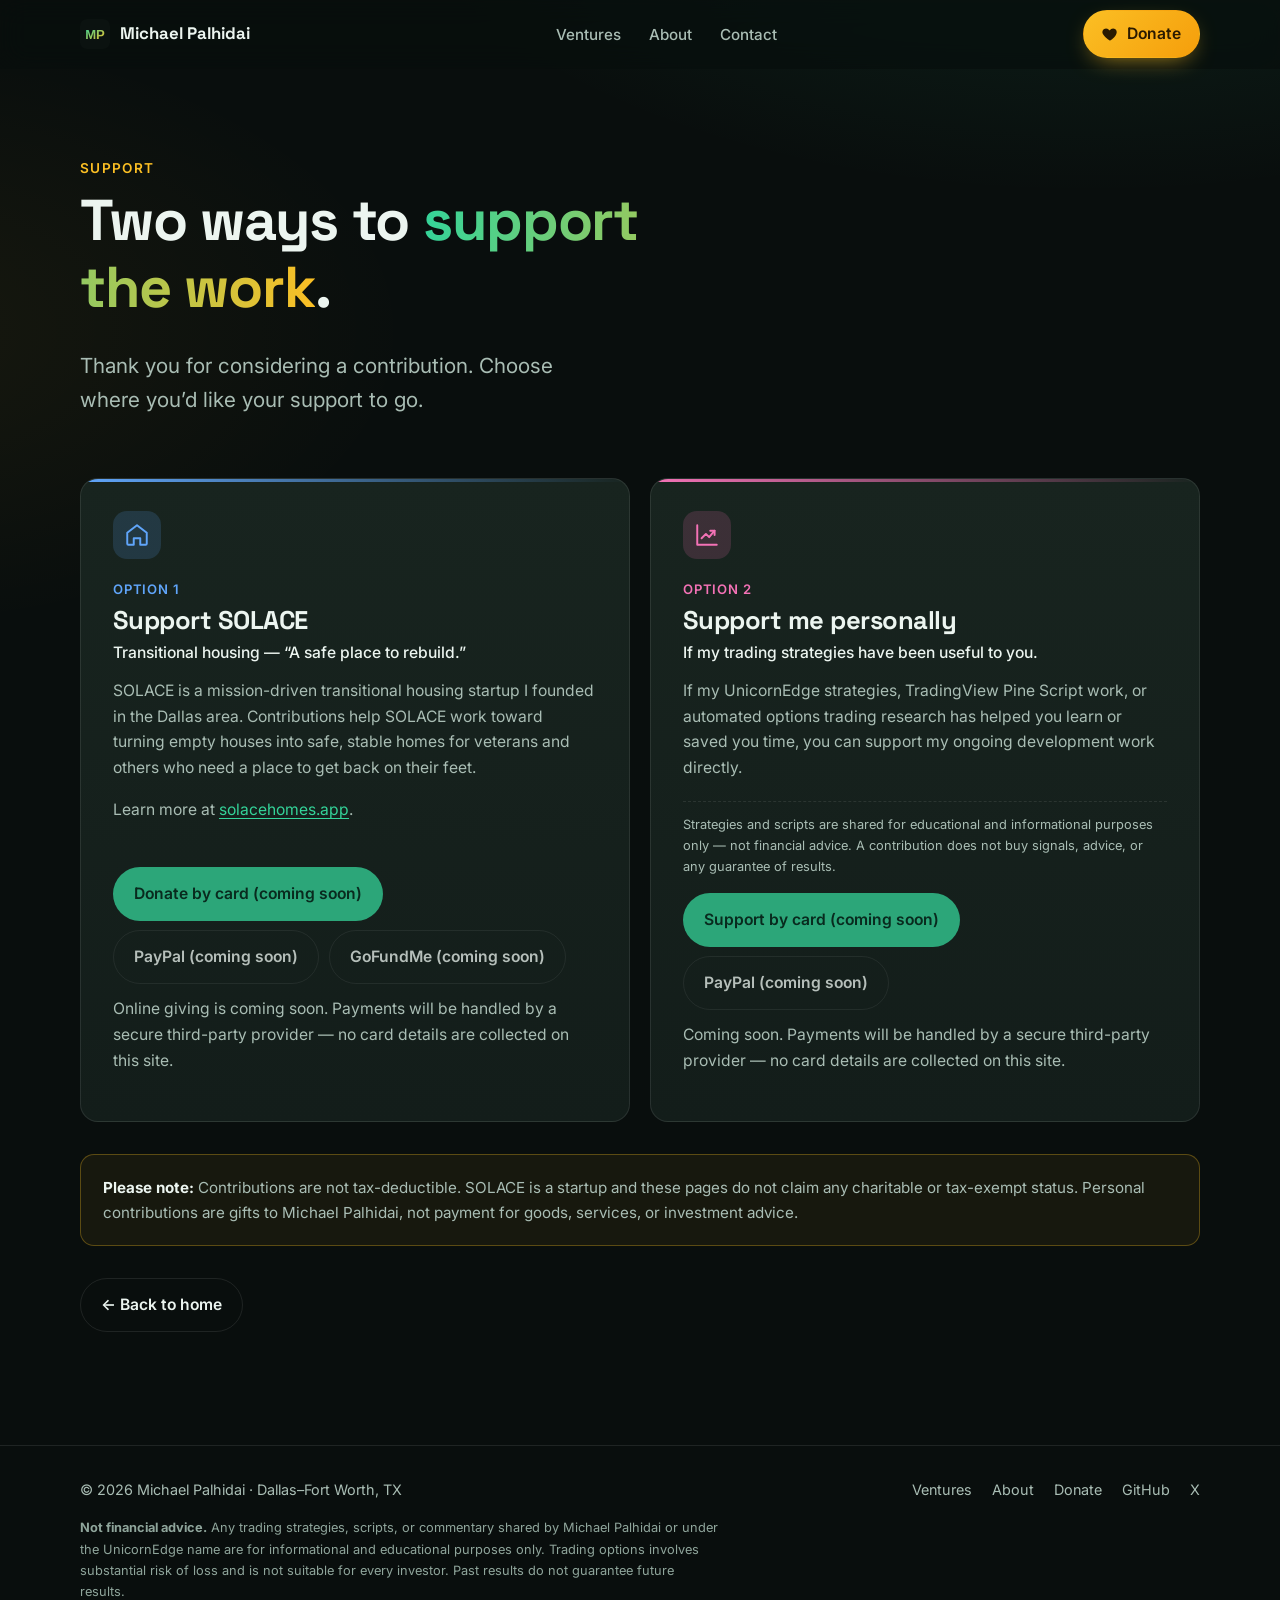
==== donate.html @ 7b3ba058 "Redesign site as a modern single landing page (2026) - New static HTML/CSS/JS landing page (no Boots" ====
<!DOCTYPE html>
<html lang="en">
  <head>
    <meta charset="utf-8">
    <meta name="viewport" content="width=device-width, initial-scale=1">
    <meta name="theme-color" content="#090e0d">
    <meta name="author" content="Michael Palhidai">
    <link rel="icon" href="/assets/img/favicon.svg" type="image/svg+xml">
    <link rel="icon" href="/favicon.ico" sizes="any">
    <link rel="apple-touch-icon" href="/assets/img/apple-touch-icon.png">
    <link rel="preconnect" href="https://fonts.googleapis.com">
    <link rel="preconnect" href="https://fonts.gstatic.com" crossorigin>
    <link rel="stylesheet" href="https://fonts.googleapis.com/css2?family=Inter:wght@400;500;600;700&family=Space+Grotesk:wght@500;700&display=swap">
    <link rel="stylesheet" href="/assets/css/main.css">
    <meta property="og:site_name" content="Michael Palhidai">
    <meta property="og:type" content="website">
    <meta property="og:image" content="https://www.michaelpalhidai.com/assets/img/og-image.png">
    <meta property="og:image:width" content="1200">
    <meta property="og:image:height" content="630">
    <meta name="twitter:card" content="summary_large_image">
    <meta name="twitter:creator" content="@Prometheus12358">
    <meta name="twitter:image" content="https://www.michaelpalhidai.com/assets/img/og-image.png">
    <title>Donate | Michael Palhidai</title>
    <meta name="description" content="Support SOLACE transitional housing or support Michael Palhidai’s automated options trading work directly.">
    <link rel="canonical" href="https://www.michaelpalhidai.com/donate.html">
    <meta property="og:title" content="Donate | Michael Palhidai">
    <meta property="og:description" content="Support SOLACE transitional housing or support Michael Palhidai’s automated options trading work directly.">
    <meta property="og:url" content="https://www.michaelpalhidai.com/donate.html">
    <meta name="twitter:title" content="Donate | Michael Palhidai">
    <meta name="twitter:description" content="Support SOLACE transitional housing or support Michael Palhidai’s automated options trading work directly.">
  </head>
  <body>
  <a class="skip-link" href="#main">Skip to content</a>
  <header class="site-header">
    <div class="container nav">
      <a class="brand" href="/" aria-label="Michael Palhidai — home">
        <img src="/assets/img/favicon.svg" alt="" width="30" height="30">
        <span>Michael Palhidai</span>
      </a>
      <nav aria-label="Primary">
        <ul class="nav-links">
          <li><a href="/#ventures">Ventures</a></li>
          <li><a href="/#about">About</a></li>
          <li><a href="/#contact">Contact</a></li>
        </ul>
      </nav>
      <div class="nav-right">
        <a class="btn btn-donate" href="/donate.html" aria-current="page">
          <svg viewBox="0 0 24 24" fill="currentColor" aria-hidden="true"><path d="M12 21s-7.5-4.6-9.6-9.2C.9 8.4 3 4.5 6.7 4.5c2.1 0 3.6 1.2 4.3 2.4.2.3.6.3.8 0 .8-1.2 2.3-2.4 4.4-2.4 3.7 0 5.8 3.9 4.3 7.3C19.5 16.4 12 21 12 21z"/></svg>
          Donate
        </a>
      </div>
    </div>
  </header>

  <main id="main">
    <section class="page-hero" aria-labelledby="donate-title">
      <div class="container">
        <div class="section-head reveal" style="margin-bottom:1rem">
          <span class="kicker">Support</span>
          <h1 id="donate-title">Two ways to <span class="gradient-text">support the work</span>.</h1>
          <p class="lead">Thank you for considering a contribution. Choose where you&rsquo;d like your support to go.</p>
        </div>
      </div>
    </section>

    <section class="section" style="padding-top:1.5rem" aria-label="Donation options">
      <div class="container">
        <div class="donate-grid">
          <article class="card card--solace donate-card reveal" id="solace">
            <div class="card-icon" aria-hidden="true">
              <svg viewBox="0 0 24 24" fill="none" stroke="currentColor" stroke-width="1.8" stroke-linecap="round" stroke-linejoin="round"><path d="m3 10 9-7 9 7v10a1 1 0 0 1-1 1h-5v-6H9v6H4a1 1 0 0 1-1-1V10Z"/></svg>
            </div>
            <p class="role">Option 1</p>
            <h2>Support SOLACE</h2>
            <p class="tagline">Transitional housing &mdash; &ldquo;A safe place to rebuild.&rdquo;</p>
            <p>SOLACE is a mission-driven transitional housing startup I founded in the Dallas area. Contributions help SOLACE work toward turning empty houses into safe, stable homes for veterans and others who need a place to get back on their feet.</p>
            <p>Learn more at <a href="https://solacehomes.app" rel="noopener">solacehomes.app</a>.</p>
            <div class="donate-actions">
              <!-- Links are configured in /assets/js/main.js → DONATION_LINKS.solace -->
              <a class="btn btn-primary" data-donate="solace.stripe" aria-disabled="true"><span data-label>Donate by card</span></a>
              <a class="btn btn-ghost" data-donate="solace.paypal" aria-disabled="true"><span data-label>PayPal</span></a>
              <a class="btn btn-ghost" data-donate="solace.gofundme" aria-disabled="true"><span data-label>GoFundMe</span></a>
            </div>
            <p class="coming-soon">Online giving is coming soon. Payments will be handled by a secure third-party provider &mdash; no card details are collected on this site.</p>
          </article>

          <article class="card card--trading donate-card reveal" id="personal">
            <div class="card-icon" aria-hidden="true">
              <svg viewBox="0 0 24 24" fill="none" stroke="currentColor" stroke-width="1.8" stroke-linecap="round" stroke-linejoin="round"><path d="M3 3v18h18"/><path d="m7 15 4-4 3 3 5-6"/><path d="M15 8h4v4"/></svg>
            </div>
            <p class="role">Option 2</p>
            <h2>Support me personally</h2>
            <p class="tagline">If my trading strategies have been useful to you.</p>
            <p>If my UnicornEdge strategies, TradingView Pine Script work, or automated options trading research has helped you learn or saved you time, you can support my ongoing development work directly.</p>
            <p class="note">Strategies and scripts are shared for educational and informational purposes only &mdash; not financial advice. A contribution does not buy signals, advice, or any guarantee of results.</p>
            <div class="donate-actions">
              <!-- Links are configured in /assets/js/main.js → DONATION_LINKS.personal -->
              <a class="btn btn-primary" data-donate="personal.stripe" aria-disabled="true"><span data-label>Support by card</span></a>
              <a class="btn btn-ghost" data-donate="personal.paypal" aria-disabled="true"><span data-label>PayPal</span></a>
            </div>
            <p class="coming-soon">Coming soon. Payments will be handled by a secure third-party provider &mdash; no card details are collected on this site.</p>
          </article>
        </div>

        <div class="callout reveal">
          <strong>Please note:</strong> Contributions are not tax-deductible. SOLACE is a startup and these pages do not claim any charitable or tax-exempt status. Personal contributions are gifts to Michael Palhidai, not payment for goods, services, or investment advice.
        </div>
        <p style="margin-top:2rem"><a class="btn btn-ghost" href="/">&larr; Back to home</a></p>
      </div>
    </section>
  </main>

  <footer class="site-footer">
    <div class="container">
      <div class="footer-row">
        <p style="margin:0">&copy; <span data-year>2026</span> Michael Palhidai &middot; Dallas&ndash;Fort Worth, TX</p>
        <nav aria-label="Footer">
          <a href="/#ventures">Ventures</a>
          <a href="/#about">About</a>
          <a href="/donate.html">Donate</a>
          <a href="https://github.com/MPalhidai" rel="noopener">GitHub</a>
          <a href="https://x.com/Prometheus12358" rel="noopener">X</a>
        </nav>
      </div>
      <p class="disclaimer"><strong>Not financial advice.</strong> Any trading strategies, scripts, or commentary shared by Michael Palhidai or under the UnicornEdge name are for informational and educational purposes only. Trading options involves substantial risk of loss and is not suitable for every investor. Past results do not guarantee future results.</p>
    </div>
  </footer>
  <script src="/assets/js/main.js" defer></script>
  </body>
</html>
---- assets/css/main.css ----
/* michaelpalhidai.com — 2026 redesign. Plain CSS, no build step. */
:root {
  --bg: #090e0d;
  --bg-2: #0f1715;
  --surface: #131d1a;
  --surface-2: #18241f;
  --border: rgba(255, 255, 255, 0.09);
  --text: #ecf5f0;
  --muted: #a9bdb4;
  --accent: #34d399;     /* emerald */
  --accent-2: #fbbf24;   /* amber */
  --accent-ink: #052e1f;
  --radius: 18px;
  --max: 1120px;
  --font-sans: "Inter", system-ui, -apple-system, "Segoe UI", Roboto, Helvetica, Arial, sans-serif;
  --font-display: "Space Grotesk", var(--font-sans);
  --shadow: 0 20px 50px -20px rgba(0, 0, 0, 0.6);
}

*, *::before, *::after { box-sizing: border-box; }
html { scroll-behavior: smooth; -webkit-text-size-adjust: 100%; }
@media (prefers-reduced-motion: reduce) {
  html { scroll-behavior: auto; }
  *, *::before, *::after { animation: none !important; transition: none !important; }
}
body {
  margin: 0;
  font-family: var(--font-sans);
  font-size: 1.0625rem;
  line-height: 1.65;
  color: var(--text);
  background:
    radial-gradient(1200px 600px at 85% -10%, rgba(52, 211, 153, 0.12), transparent 60%),
    radial-gradient(900px 500px at -10% 20%, rgba(251, 191, 36, 0.06), transparent 60%),
    var(--bg);
  min-height: 100vh;
}
img { max-width: 100%; display: block; }
a { color: var(--accent); text-underline-offset: 3px; }
a:hover { color: #6ee7b7; }
:focus-visible { outline: 3px solid var(--accent-2); outline-offset: 3px; border-radius: 6px; }
h1, h2, h3 { font-family: var(--font-display); line-height: 1.15; letter-spacing: -0.02em; margin: 0 0 0.5em; }
p { margin: 0 0 1em; }

.container { width: min(100% - 2.5rem, var(--max)); margin-inline: auto; }
.skip-link {
  position: absolute; left: 1rem; top: -100px; z-index: 100;
  background: var(--accent); color: var(--accent-ink); padding: 0.6rem 1rem; border-radius: 10px; font-weight: 700;
}
.skip-link:focus { top: 1rem; }
.visually-hidden { position: absolute !important; width: 1px; height: 1px; overflow: hidden; clip: rect(0 0 0 0); white-space: nowrap; }

/* Header */
.site-header {
  position: sticky; top: 0; z-index: 50;
  backdrop-filter: saturate(160%) blur(14px);
  -webkit-backdrop-filter: saturate(160%) blur(14px);
  background: rgba(9, 14, 13, 0.72);
  border-bottom: 1px solid transparent;
  transition: border-color .3s, background .3s;
}
.site-header.is-scrolled { border-bottom-color: var(--border); background: rgba(9, 14, 13, 0.9); }
.nav { display: flex; align-items: center; justify-content: space-between; gap: 1rem; height: 68px; }
.brand { display: inline-flex; align-items: center; gap: 0.6rem; color: var(--text); text-decoration: none; font-family: var(--font-display); font-weight: 700; font-size: 1.05rem; }
.brand img { width: 30px; height: 30px; }
.brand:hover { color: var(--text); }
.nav-links { display: none; list-style: none; margin: 0; padding: 0; gap: 1.75rem; }
.nav-links a { color: var(--muted); text-decoration: none; font-weight: 500; font-size: 0.95rem; }
.nav-links a:hover, .nav-links a[aria-current="page"] { color: var(--text); }
.nav-right { display: flex; align-items: center; gap: 0.75rem; }
@media (min-width: 820px) { .nav-links { display: flex; } }

/* Buttons */
.btn {
  display: inline-flex; align-items: center; justify-content: center; gap: 0.5rem;
  padding: 0.8rem 1.25rem; border-radius: 999px; font-weight: 600; font-size: 0.98rem;
  text-decoration: none; border: 1px solid transparent; cursor: pointer; font-family: inherit;
  transition: transform .2s ease, box-shadow .2s ease, background .2s ease, color .2s ease, border-color .2s;
}
.btn:hover { transform: translateY(-1px); }
.btn-primary { background: var(--accent); color: var(--accent-ink); box-shadow: 0 8px 24px -10px rgba(52, 211, 153, 0.7); }
.btn-primary:hover { background: #6ee7b7; color: var(--accent-ink); }
.btn-ghost { background: transparent; color: var(--text); border-color: var(--border); }
.btn-ghost:hover { border-color: rgba(255,255,255,0.25); color: var(--text); background: rgba(255,255,255,0.04); }
.btn-donate {
  background: linear-gradient(135deg, var(--accent-2), #f59e0b); color: #2a1a00; padding: 0.6rem 1.1rem;
  box-shadow: 0 8px 24px -10px rgba(251, 191, 36, 0.75);
}
.btn-donate:hover { color: #2a1a00; filter: brightness(1.06); }
.btn-donate svg { width: 18px; height: 18px; }
.btn[aria-disabled="true"] { opacity: 0.75; cursor: not-allowed; transform: none; box-shadow: none; }

/* Hero */
.hero { padding: clamp(3.5rem, 9vw, 7.5rem) 0 clamp(3rem, 7vw, 5.5rem); overflow-x: clip; }
.hero-grid { display: grid; gap: 2.5rem; align-items: center; }
@media (min-width: 900px) { .hero-grid { grid-template-columns: 1.4fr 0.8fr; } }
.eyebrow {
  display: inline-flex; align-items: center; gap: 0.5rem; color: var(--accent); font-weight: 600;
  font-size: 0.85rem; letter-spacing: 0.08em; text-transform: uppercase; margin-bottom: 1rem;
}
.eyebrow::before { content: ""; width: 8px; height: 8px; border-radius: 50%; background: var(--accent); box-shadow: 0 0 0 4px rgba(52,211,153,0.18); }
.hero h1 { font-size: clamp(2.5rem, 7vw, 4.6rem); margin-bottom: 0.35em; }
.gradient-text { background: linear-gradient(90deg, var(--accent), var(--accent-2)); -webkit-background-clip: text; background-clip: text; color: transparent; }
.lead { font-size: clamp(1.1rem, 2.2vw, 1.3rem); color: var(--muted); max-width: 40ch; }
.hero-ctas { display: flex; flex-wrap: wrap; gap: 0.75rem; margin-top: 2rem; }
.hero-tags { display: flex; flex-wrap: wrap; gap: 0.5rem; margin-top: 2rem; padding: 0; list-style: none; }
.hero-tags li { font-size: 0.85rem; color: var(--muted); border: 1px solid var(--border); border-radius: 999px; padding: 0.3rem 0.8rem; }
.portrait { position: relative; justify-self: center; width: min(320px, 72vw); aspect-ratio: 1; }
.portrait::before {
  content: ""; position: absolute; inset: -14px; border-radius: 32px;
  background: conic-gradient(from 140deg, rgba(52,211,153,0.6), rgba(251,191,36,0.5), rgba(52,211,153,0.1), rgba(52,211,153,0.6));
  filter: blur(22px); opacity: 0.55; animation: spin 14s linear infinite;
}
.portrait img { position: relative; width: 100%; height: 100%; object-fit: cover; border-radius: 28px; border: 1px solid var(--border); box-shadow: var(--shadow); }
@keyframes spin { to { transform: rotate(360deg); } }

/* Sections */
section { scroll-margin-top: 80px; }
.section { padding: clamp(3.5rem, 8vw, 6rem) 0; }
.section-head { max-width: 640px; margin-bottom: 2.5rem; }
.section-head h2 { font-size: clamp(1.9rem, 4.5vw, 2.75rem); }
.section-head p { color: var(--muted); }
.kicker { color: var(--accent-2); font-weight: 600; font-size: 0.85rem; letter-spacing: 0.1em; text-transform: uppercase; margin-bottom: 0.5rem; display: block; }

/* Venture cards */
.cards { display: grid; gap: 1.25rem; }
@media (min-width: 760px) { .cards { grid-template-columns: repeat(3, 1fr); } }
.card {
  position: relative; display: flex; flex-direction: column; padding: 1.75rem;
  background: linear-gradient(180deg, var(--surface-2), var(--surface));
  border: 1px solid var(--border); border-radius: var(--radius); overflow: hidden;
  transition: transform .3s ease, border-color .3s ease, box-shadow .3s ease;
}
.card::after {
  content: ""; position: absolute; inset: 0 0 auto 0; height: 3px;
  background: linear-gradient(90deg, var(--card-accent, var(--accent)), transparent);
}
.card:hover { transform: translateY(-4px); border-color: rgba(255,255,255,0.18); box-shadow: var(--shadow); }
.card-icon {
  width: 48px; height: 48px; border-radius: 14px; display: grid; place-items: center; margin-bottom: 1.25rem;
  background: color-mix(in srgb, var(--card-accent, var(--accent)) 16%, transparent); color: var(--card-accent, var(--accent));
}
.card-icon svg { width: 26px; height: 26px; }
.card .role { font-size: 0.82rem; color: var(--card-accent, var(--accent)); font-weight: 600; letter-spacing: 0.06em; text-transform: uppercase; margin-bottom: 0.35rem; }
.card h3 { font-size: 1.45rem; margin-bottom: 0.15rem; }
.card .tagline { color: var(--text); font-weight: 500; margin-bottom: 0.75rem; }
.card p { color: var(--muted); font-size: 0.98rem; }
.card ul { margin: 0 0 1.25rem; padding-left: 1.1rem; color: var(--muted); font-size: 0.95rem; }
.card ul li { margin-bottom: 0.25rem; }
.card-footer { margin-top: auto; display: flex; flex-wrap: wrap; gap: 0.6rem; align-items: center; }
.card .note { font-size: 0.8rem; color: var(--muted); border-top: 1px dashed var(--border); padding-top: 0.75rem; margin: 0.25rem 0 1rem; }
.card--verdant { --card-accent: #34d399; }
.card--solace { --card-accent: #60a5fa; }
.card--trading { --card-accent: #f472b6; }
.pill { font-size: 0.8rem; padding: 0.25rem 0.7rem; border-radius: 999px; border: 1px solid var(--border); color: var(--muted); }

/* About */
.about-grid { display: grid; gap: 2rem; }
@media (min-width: 900px) { .about-grid { grid-template-columns: 1.2fr 1fr; gap: 3.5rem; } }
.about-text p { color: var(--muted); }
.about-text strong { color: var(--text); font-weight: 600; }
.facts { list-style: none; margin: 0; padding: 0; display: grid; gap: 0.75rem; }
.facts li { display: flex; gap: 0.9rem; align-items: flex-start; padding: 1rem 1.1rem; background: var(--surface); border: 1px solid var(--border); border-radius: 14px; }
.facts svg { flex: none; width: 22px; height: 22px; color: var(--accent); margin-top: 2px; }
.facts b { display: block; font-weight: 600; }
.facts span { color: var(--muted); font-size: 0.95rem; }

/* Contact / CTA band */
.cta-band {
  border: 1px solid var(--border); border-radius: 24px; padding: clamp(2rem, 5vw, 3.5rem);
  background: radial-gradient(600px 300px at 100% 0%, rgba(52,211,153,0.16), transparent 70%), var(--surface);
  display: grid; gap: 1.5rem; align-items: center;
}
@media (min-width: 820px) { .cta-band { grid-template-columns: 1.3fr 1fr; } }
.cta-band h2 { font-size: clamp(1.75rem, 4vw, 2.4rem); }
.cta-band p { color: var(--muted); margin: 0; }
.socials { display: flex; flex-wrap: wrap; gap: 0.6rem; }
.socials a {
  display: inline-flex; align-items: center; gap: 0.5rem; padding: 0.65rem 1rem; border-radius: 12px;
  border: 1px solid var(--border); color: var(--text); text-decoration: none; font-weight: 500; background: rgba(255,255,255,0.02);
  transition: border-color .2s, background .2s, transform .2s;
}
.socials a:hover { border-color: rgba(255,255,255,0.25); background: rgba(255,255,255,0.05); transform: translateY(-1px); }
.socials svg { width: 18px; height: 18px; }

/* Footer */
.site-footer { border-top: 1px solid var(--border); padding: 2rem 0 2.5rem; color: var(--muted); font-size: 0.9rem; }
.footer-row { display: flex; flex-wrap: wrap; gap: 1rem; justify-content: space-between; align-items: center; }
.footer-row nav { display: flex; gap: 1.25rem; flex-wrap: wrap; }
.footer-row a { color: var(--muted); text-decoration: none; }
.footer-row a:hover { color: var(--text); }
.disclaimer { margin-top: 1rem; font-size: 0.8rem; color: #8fa59b; max-width: 80ch; }

/* Donate page */
.page-hero { padding: clamp(3rem, 8vw, 5.5rem) 0 1rem; }
.page-hero h1 { font-size: clamp(2.2rem, 6vw, 3.6rem); }
.donate-grid { display: grid; gap: 1.25rem; }
@media (min-width: 820px) { .donate-grid { grid-template-columns: repeat(2, 1fr); } }
.donate-card { padding: 2rem; }
.donate-card h2 { font-size: 1.6rem; margin-bottom: 0.25rem; }
.donate-actions { display: flex; flex-wrap: wrap; gap: 0.6rem; margin-top: auto; }
.coming-soon { font-size: 0.85rem; color: var(--muted); margin-top: 0.75rem; }
.callout {
  margin-top: 2rem; padding: 1.25rem 1.4rem; border-radius: 14px; border: 1px solid rgba(251,191,36,0.3);
  background: rgba(251,191,36,0.06); color: var(--muted); font-size: 0.95rem;
}
.callout strong { color: var(--text); }

/* Reveal-on-scroll (only when JS is running) */
.js .reveal { opacity: 0; transform: translateY(18px); transition: opacity .7s ease, transform .7s ease; }
.js .reveal.is-visible { opacity: 1; transform: none; }
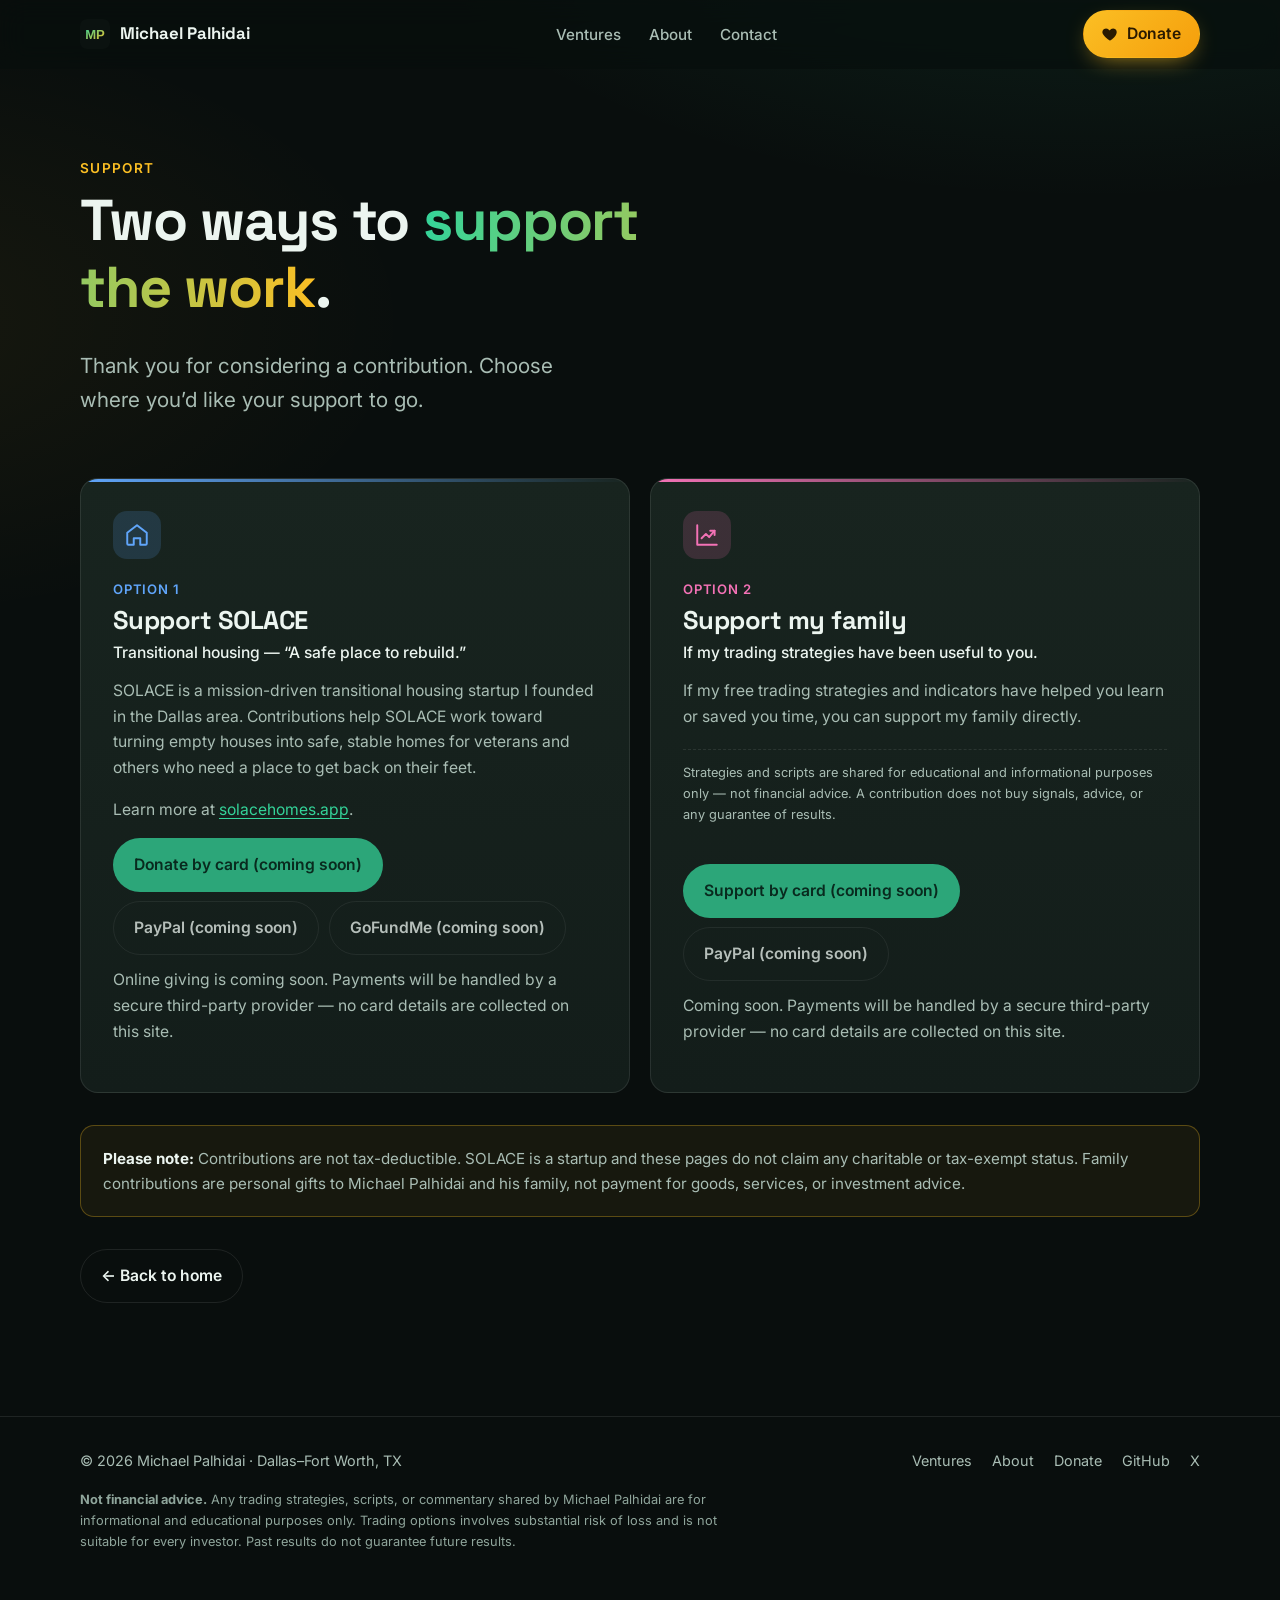
==== commit aaa5e87a: "Donate: 'Support my family'; generic free trading strategies wording" ====
--- a/donate.html
+++ b/donate.html
@@ -18,7 +18,7 @@
     <meta property="og:image:width" content="1200">
     <meta property="og:image:height" content="630">
     <meta name="twitter:card" content="summary_large_image">
-    <meta name="twitter:creator" content="@Prometheus12358">
+    <meta name="twitter:creator" content="@Laid_Off_Dad">
     <meta name="twitter:image" content="https://www.michaelpalhidai.com/assets/img/og-image.png">
     <title>Donate | Michael Palhidai</title>
     <meta name="description" content="Support SOLACE transitional housing or support Michael Palhidai’s automated options trading work directly.">
@@ -90,9 +90,9 @@
               <svg viewBox="0 0 24 24" fill="none" stroke="currentColor" stroke-width="1.8" stroke-linecap="round" stroke-linejoin="round"><path d="M3 3v18h18"/><path d="m7 15 4-4 3 3 5-6"/><path d="M15 8h4v4"/></svg>
             </div>
             <p class="role">Option 2</p>
-            <h2>Support me personally</h2>
+            <h2>Support my family</h2>
             <p class="tagline">If my trading strategies have been useful to you.</p>
-            <p>If my UnicornEdge strategies, TradingView Pine Script work, or automated options trading research has helped you learn or saved you time, you can support my ongoing development work directly.</p>
+            <p>If my free trading strategies and indicators have helped you learn or saved you time, you can support my family directly.</p>
             <p class="note">Strategies and scripts are shared for educational and informational purposes only &mdash; not financial advice. A contribution does not buy signals, advice, or any guarantee of results.</p>
             <div class="donate-actions">
               <!-- Links are configured in /assets/js/main.js → DONATION_LINKS.personal -->
@@ -104,7 +104,7 @@
         </div>
 
         <div class="callout reveal">
-          <strong>Please note:</strong> Contributions are not tax-deductible. SOLACE is a startup and these pages do not claim any charitable or tax-exempt status. Personal contributions are gifts to Michael Palhidai, not payment for goods, services, or investment advice.
+          <strong>Please note:</strong> Contributions are not tax-deductible. SOLACE is a startup and these pages do not claim any charitable or tax-exempt status. Family contributions are personal gifts to Michael Palhidai and his family, not payment for goods, services, or investment advice.
         </div>
         <p style="margin-top:2rem"><a class="btn btn-ghost" href="/">&larr; Back to home</a></p>
       </div>
@@ -120,10 +120,10 @@
           <a href="/#about">About</a>
           <a href="/donate.html">Donate</a>
           <a href="https://github.com/MPalhidai" rel="noopener">GitHub</a>
-          <a href="https://x.com/Prometheus12358" rel="noopener">X</a>
+          <a href="https://x.com/Laid_Off_Dad" rel="noopener">X</a>
         </nav>
       </div>
-      <p class="disclaimer"><strong>Not financial advice.</strong> Any trading strategies, scripts, or commentary shared by Michael Palhidai or under the UnicornEdge name are for informational and educational purposes only. Trading options involves substantial risk of loss and is not suitable for every investor. Past results do not guarantee future results.</p>
+      <p class="disclaimer"><strong>Not financial advice.</strong> Any trading strategies, scripts, or commentary shared by Michael Palhidai are for informational and educational purposes only. Trading options involves substantial risk of loss and is not suitable for every investor. Past results do not guarantee future results.</p>
     </div>
   </footer>
   <script src="/assets/js/main.js" defer></script>
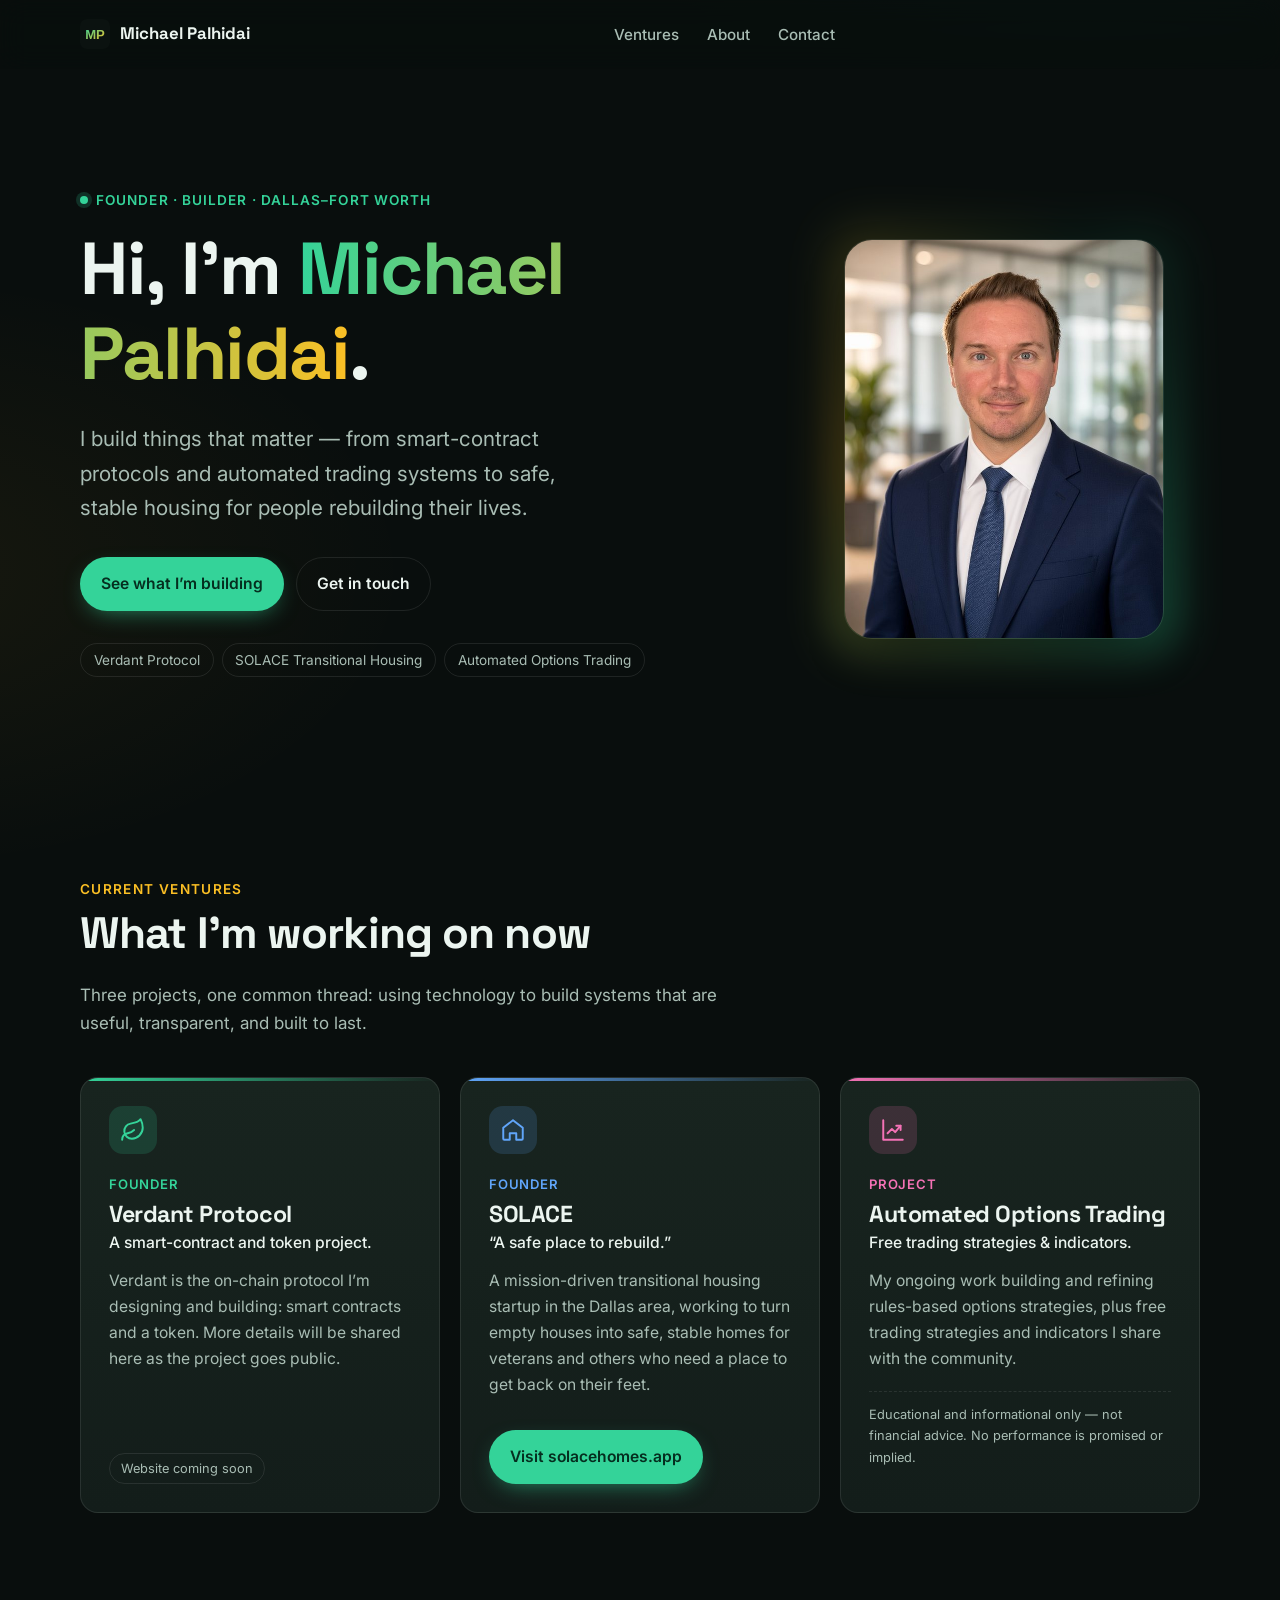
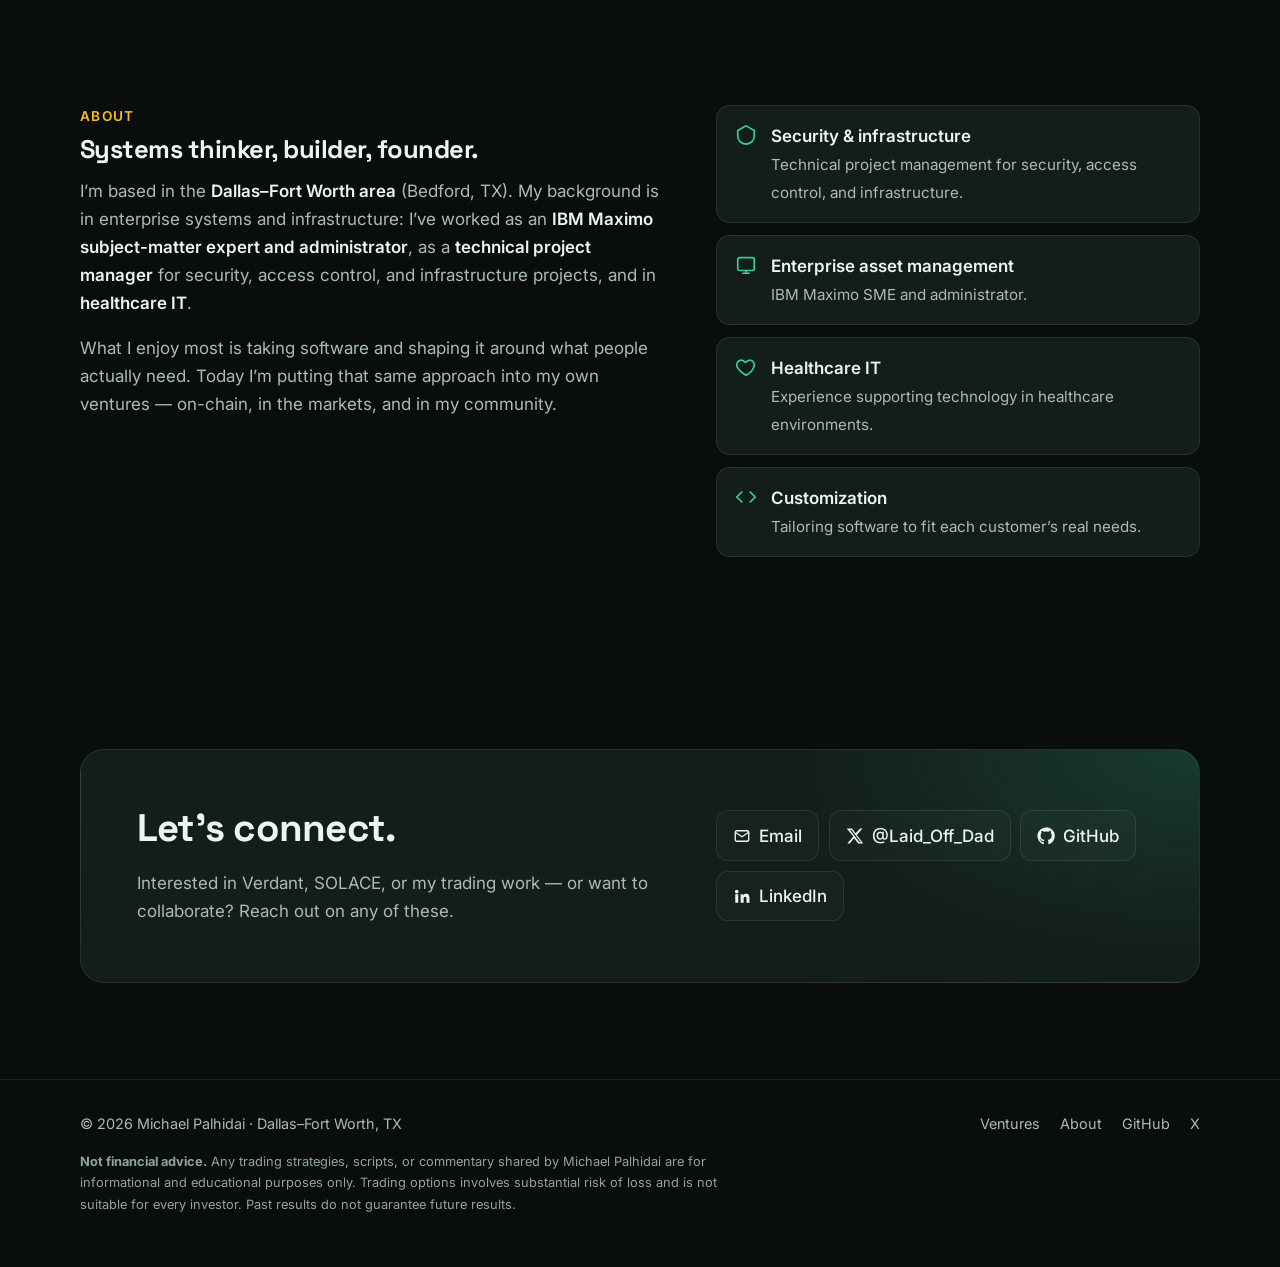
==== commit 3e09bd23: "Add new professional headshot; hide donate button and page for now - Replace GitHub avatar with opti" ====
--- a/donate.html
+++ b/donate.html
@@ -5,6 +5,11 @@
     <meta name="viewport" content="width=device-width, initial-scale=1">
     <meta name="theme-color" content="#090e0d">
     <meta name="author" content="Michael Palhidai">
+    <!-- DONATIONS HIDDEN (2026): this page redirects home and is not indexed.
+         To re-enable, remove the robots meta, the meta refresh and the redirect script below. -->
+    <meta name="robots" content="noindex, nofollow">
+    <meta http-equiv="refresh" content="0; url=/">
+    <script>location.replace("/");</script>
     <link rel="icon" href="/assets/img/favicon.svg" type="image/svg+xml">
     <link rel="icon" href="/favicon.ico" sizes="any">
     <link rel="apple-touch-icon" href="/assets/img/apple-touch-icon.png">
@@ -45,10 +50,12 @@
         </ul>
       </nav>
       <div class="nav-right">
+        <!-- DONATIONS HIDDEN (2026): restore the Donate button below to re-enable
         <a class="btn btn-donate" href="/donate.html" aria-current="page">
           <svg viewBox="0 0 24 24" fill="currentColor" aria-hidden="true"><path d="M12 21s-7.5-4.6-9.6-9.2C.9 8.4 3 4.5 6.7 4.5c2.1 0 3.6 1.2 4.3 2.4.2.3.6.3.8 0 .8-1.2 2.3-2.4 4.4-2.4 3.7 0 5.8 3.9 4.3 7.3C19.5 16.4 12 21 12 21z"/></svg>
           Donate
         </a>
+        -->
       </div>
     </div>
   </header>
@@ -118,7 +125,7 @@
         <nav aria-label="Footer">
           <a href="/#ventures">Ventures</a>
           <a href="/#about">About</a>
-          <a href="/donate.html">Donate</a>
+          <!-- DONATIONS HIDDEN: <a href="/donate.html">Donate</a> -->
           <a href="https://github.com/MPalhidai" rel="noopener">GitHub</a>
           <a href="https://x.com/Laid_Off_Dad" rel="noopener">X</a>
         </nav>
--- a/assets/css/main.css
+++ b/assets/css/main.css
@@ -105,13 +105,13 @@
 .hero-ctas { display: flex; flex-wrap: wrap; gap: 0.75rem; margin-top: 2rem; }
 .hero-tags { display: flex; flex-wrap: wrap; gap: 0.5rem; margin-top: 2rem; padding: 0; list-style: none; }
 .hero-tags li { font-size: 0.85rem; color: var(--muted); border: 1px solid var(--border); border-radius: 999px; padding: 0.3rem 0.8rem; }
-.portrait { position: relative; justify-self: center; width: min(320px, 72vw); aspect-ratio: 1; }
+.portrait { position: relative; justify-self: center; width: min(320px, 72vw); aspect-ratio: 4 / 5; }
 .portrait::before {
   content: ""; position: absolute; inset: -14px; border-radius: 32px;
   background: conic-gradient(from 140deg, rgba(52,211,153,0.6), rgba(251,191,36,0.5), rgba(52,211,153,0.1), rgba(52,211,153,0.6));
   filter: blur(22px); opacity: 0.55; animation: spin 14s linear infinite;
 }
-.portrait img { position: relative; width: 100%; height: 100%; object-fit: cover; border-radius: 28px; border: 1px solid var(--border); box-shadow: var(--shadow); }
+.portrait img { position: relative; width: 100%; height: 100%; object-fit: cover; object-position: 50% 22%; border-radius: 28px; border: 1px solid var(--border); box-shadow: var(--shadow); }
 @keyframes spin { to { transform: rotate(360deg); } }
 
 /* Sections */
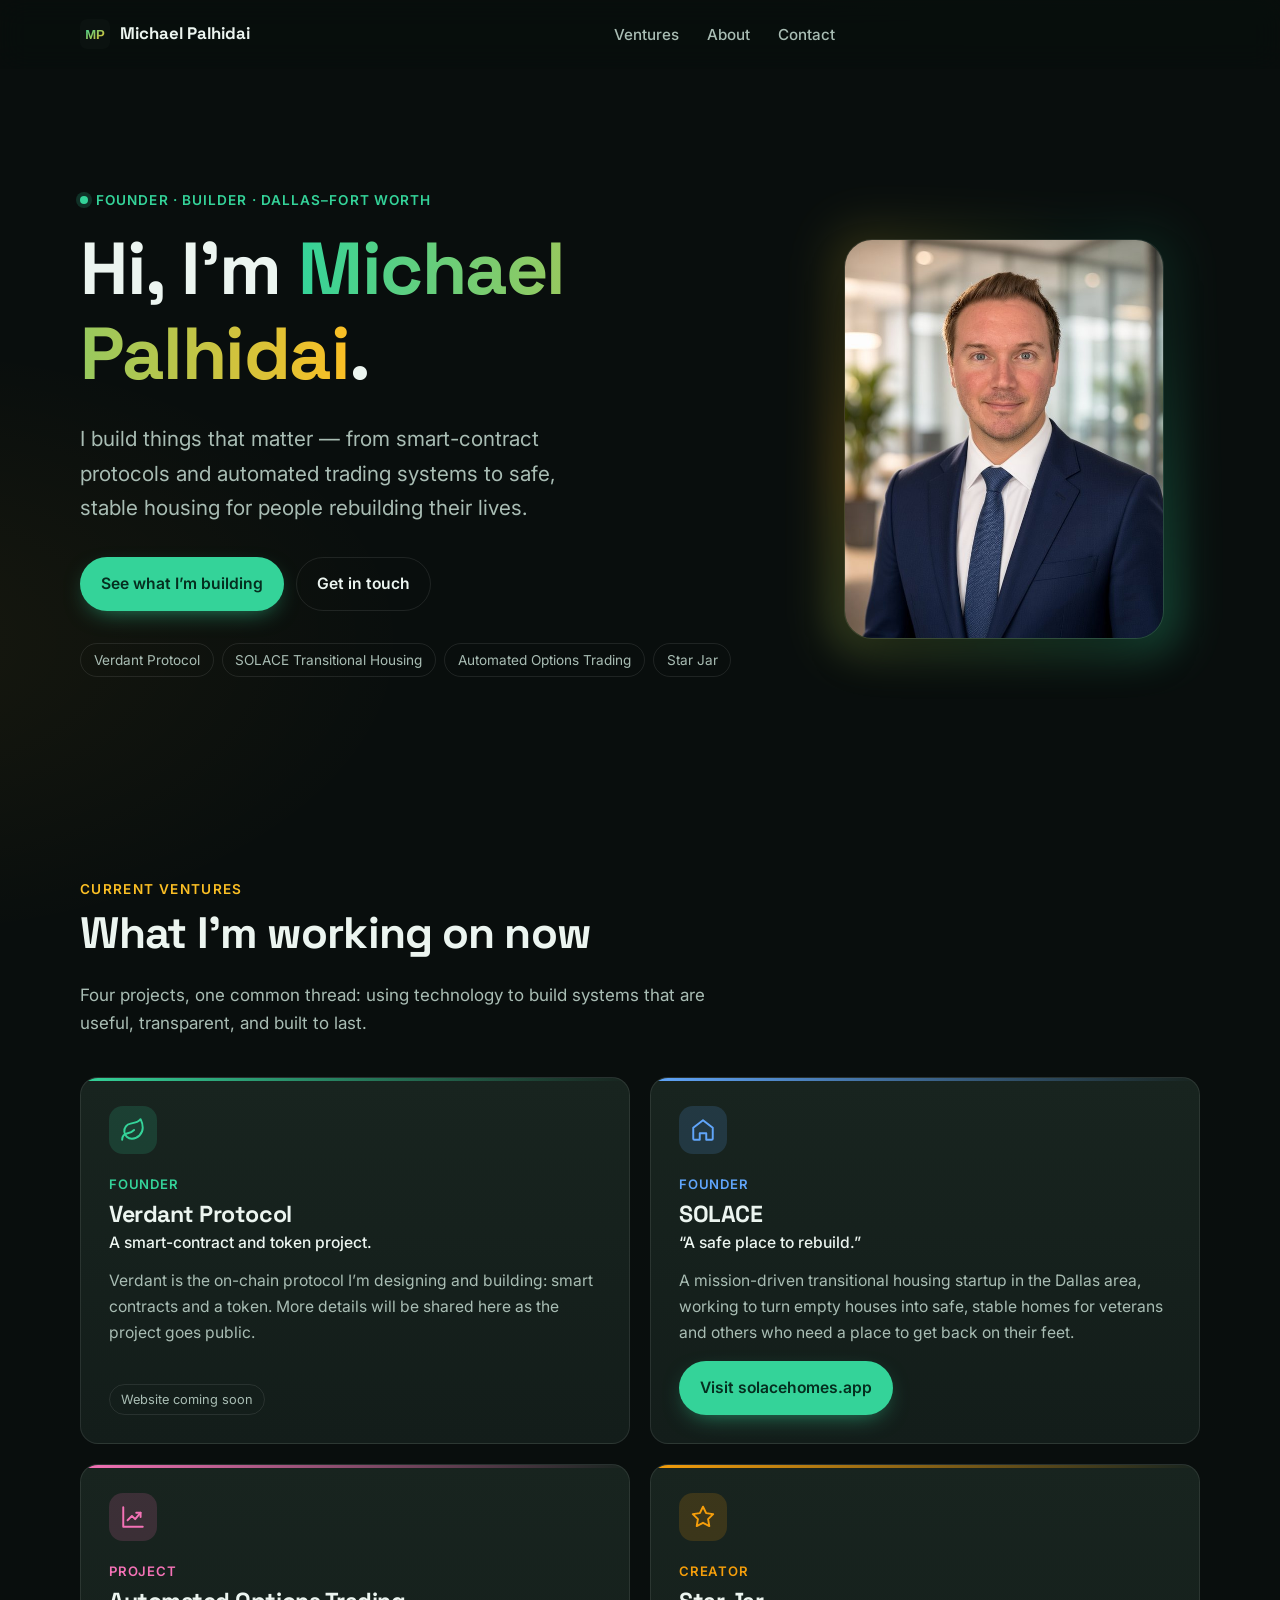
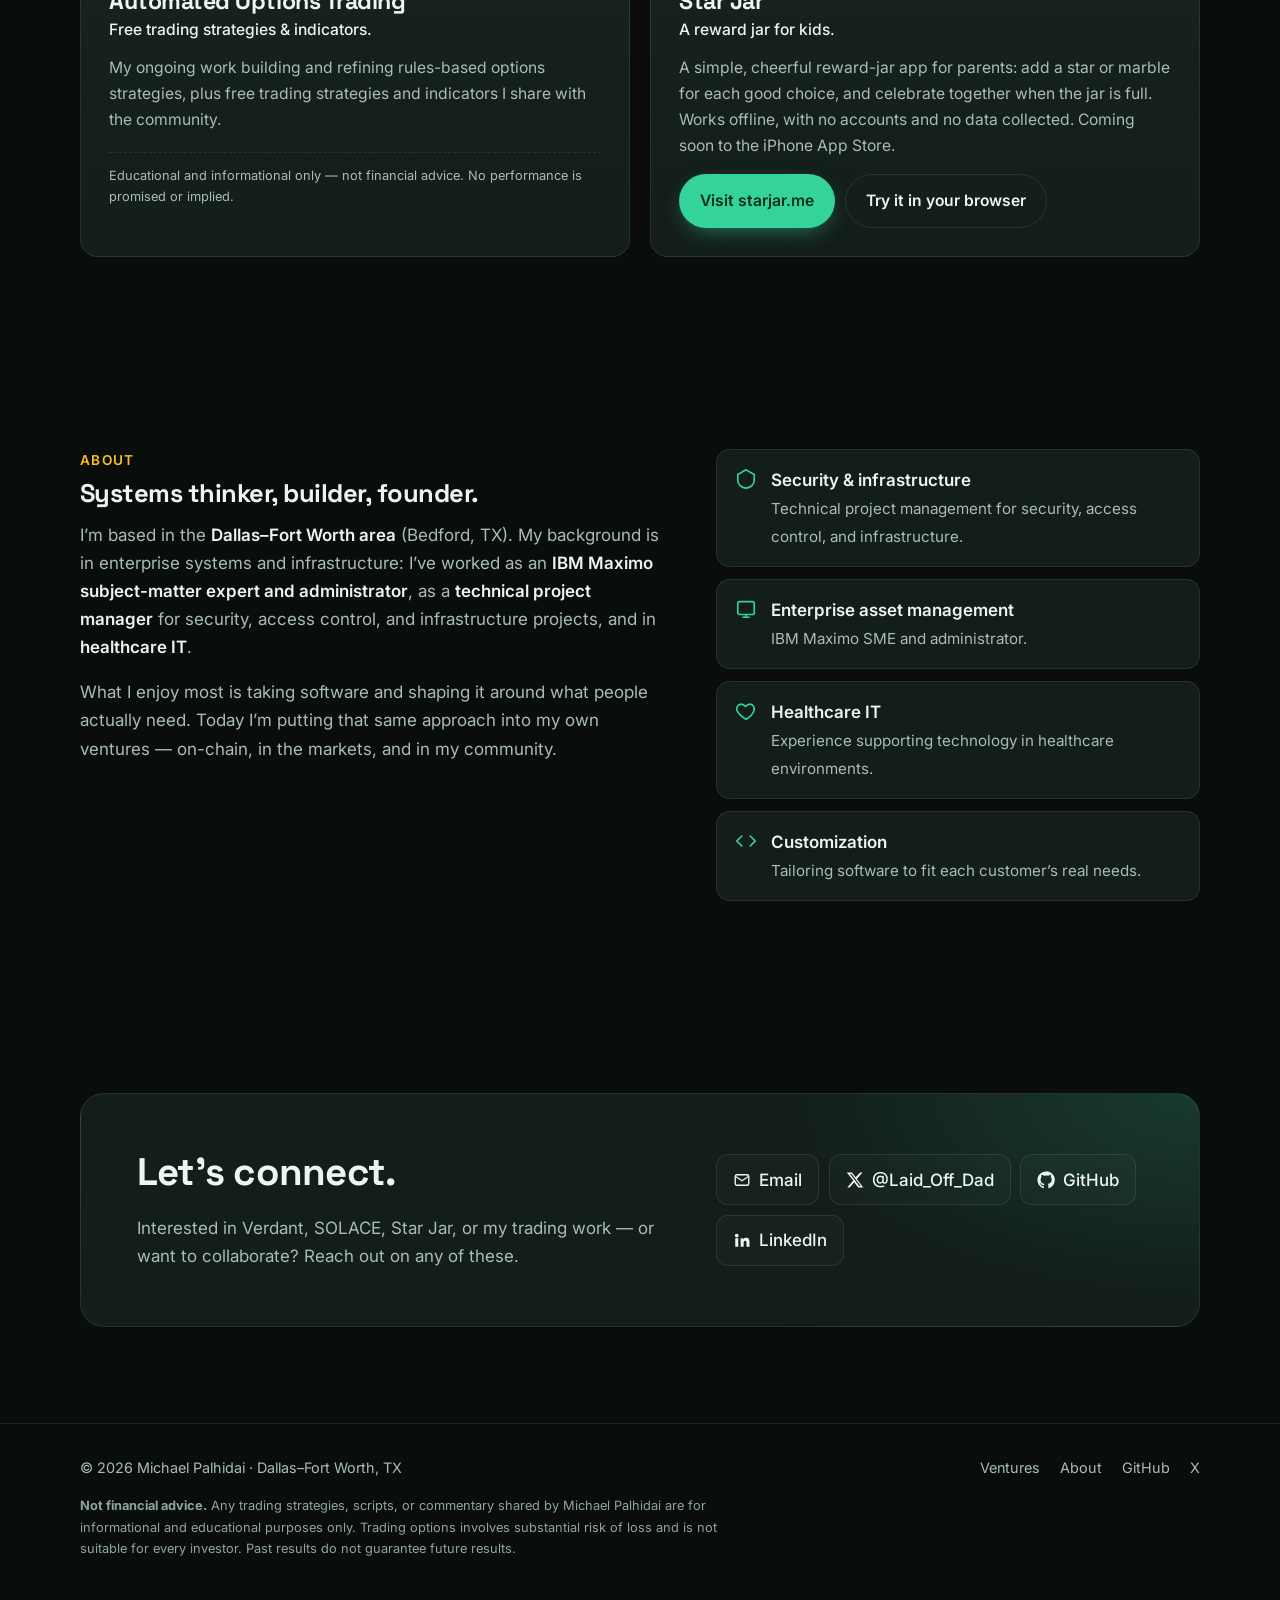
==== commit 7d3f0ffc: "Use tip wording for family support The personal/family section now asks visitors to support the fami" ====
--- a/donate.html
+++ b/donate.html
@@ -26,13 +26,13 @@
     <meta name="twitter:creator" content="@Laid_Off_Dad">
     <meta name="twitter:image" content="https://www.michaelpalhidai.com/assets/img/og-image.png">
     <title>Donate | Michael Palhidai</title>
-    <meta name="description" content="Support SOLACE transitional housing or support Michael Palhidai’s automated options trading work directly.">
+    <meta name="description" content="Support SOLACE transitional housing or support Michael Palhidai’s family by leaving a tip.">
     <link rel="canonical" href="https://www.michaelpalhidai.com/donate.html">
     <meta property="og:title" content="Donate | Michael Palhidai">
-    <meta property="og:description" content="Support SOLACE transitional housing or support Michael Palhidai’s automated options trading work directly.">
+    <meta property="og:description" content="Support SOLACE transitional housing or support Michael Palhidai’s family by leaving a tip.">
     <meta property="og:url" content="https://www.michaelpalhidai.com/donate.html">
     <meta name="twitter:title" content="Donate | Michael Palhidai">
-    <meta name="twitter:description" content="Support SOLACE transitional housing or support Michael Palhidai’s automated options trading work directly.">
+    <meta name="twitter:description" content="Support SOLACE transitional housing or support Michael Palhidai’s family by leaving a tip.">
   </head>
   <body>
   <a class="skip-link" href="#main">Skip to content</a>
@@ -97,13 +97,13 @@
               <svg viewBox="0 0 24 24" fill="none" stroke="currentColor" stroke-width="1.8" stroke-linecap="round" stroke-linejoin="round"><path d="M3 3v18h18"/><path d="m7 15 4-4 3 3 5-6"/><path d="M15 8h4v4"/></svg>
             </div>
             <p class="role">Option 2</p>
-            <h2>Support my family</h2>
+            <h2>Support my family by leaving a tip</h2>
             <p class="tagline">If my trading strategies have been useful to you.</p>
-            <p>If my free trading strategies and indicators have helped you learn or saved you time, you can support my family directly.</p>
-            <p class="note">Strategies and scripts are shared for educational and informational purposes only &mdash; not financial advice. A contribution does not buy signals, advice, or any guarantee of results.</p>
+            <p>If my free trading strategies and indicators have helped you learn or saved you time, support my family by leaving a tip.</p>
+            <p class="note">Strategies and scripts are shared for educational and informational purposes only &mdash; not financial advice. A tip does not buy signals, advice, or any guarantee of results.</p>
             <div class="donate-actions">
               <!-- Links are configured in /assets/js/main.js → DONATION_LINKS.personal -->
-              <a class="btn btn-primary" data-donate="personal.stripe" aria-disabled="true"><span data-label>Support by card</span></a>
+              <a class="btn btn-primary" data-donate="personal.stripe" aria-disabled="true"><span data-label>Leave a tip</span></a>
               <a class="btn btn-ghost" data-donate="personal.paypal" aria-disabled="true"><span data-label>PayPal</span></a>
             </div>
             <p class="coming-soon">Coming soon. Payments will be handled by a secure third-party provider &mdash; no card details are collected on this site.</p>
@@ -111,7 +111,7 @@
         </div>
 
         <div class="callout reveal">
-          <strong>Please note:</strong> Contributions are not tax-deductible. SOLACE is a startup and these pages do not claim any charitable or tax-exempt status. Family contributions are personal gifts to Michael Palhidai and his family, not payment for goods, services, or investment advice.
+          <strong>Please note:</strong> Contributions are not tax-deductible. SOLACE is a startup and these pages do not claim any charitable or tax-exempt status. Tips for my family are personal gifts to Michael Palhidai and his family, not payment for goods, services, or investment advice.
         </div>
         <p style="margin-top:2rem"><a class="btn btn-ghost" href="/">&larr; Back to home</a></p>
       </div>
--- a/assets/css/main.css
+++ b/assets/css/main.css
@@ -124,7 +124,7 @@
 
 /* Venture cards */
 .cards { display: grid; gap: 1.25rem; }
-@media (min-width: 760px) { .cards { grid-template-columns: repeat(3, 1fr); } }
+@media (min-width: 760px) { .cards { grid-template-columns: repeat(2, 1fr); } }
 .card {
   position: relative; display: flex; flex-direction: column; padding: 1.75rem;
   background: linear-gradient(180deg, var(--surface-2), var(--surface));
@@ -152,6 +152,7 @@
 .card--verdant { --card-accent: #34d399; }
 .card--solace { --card-accent: #60a5fa; }
 .card--trading { --card-accent: #f472b6; }
+.card--starjar { --card-accent: #f59e0b; }
 .pill { font-size: 0.8rem; padding: 0.25rem 0.7rem; border-radius: 999px; border: 1px solid var(--border); color: var(--muted); }
 
 /* About */
